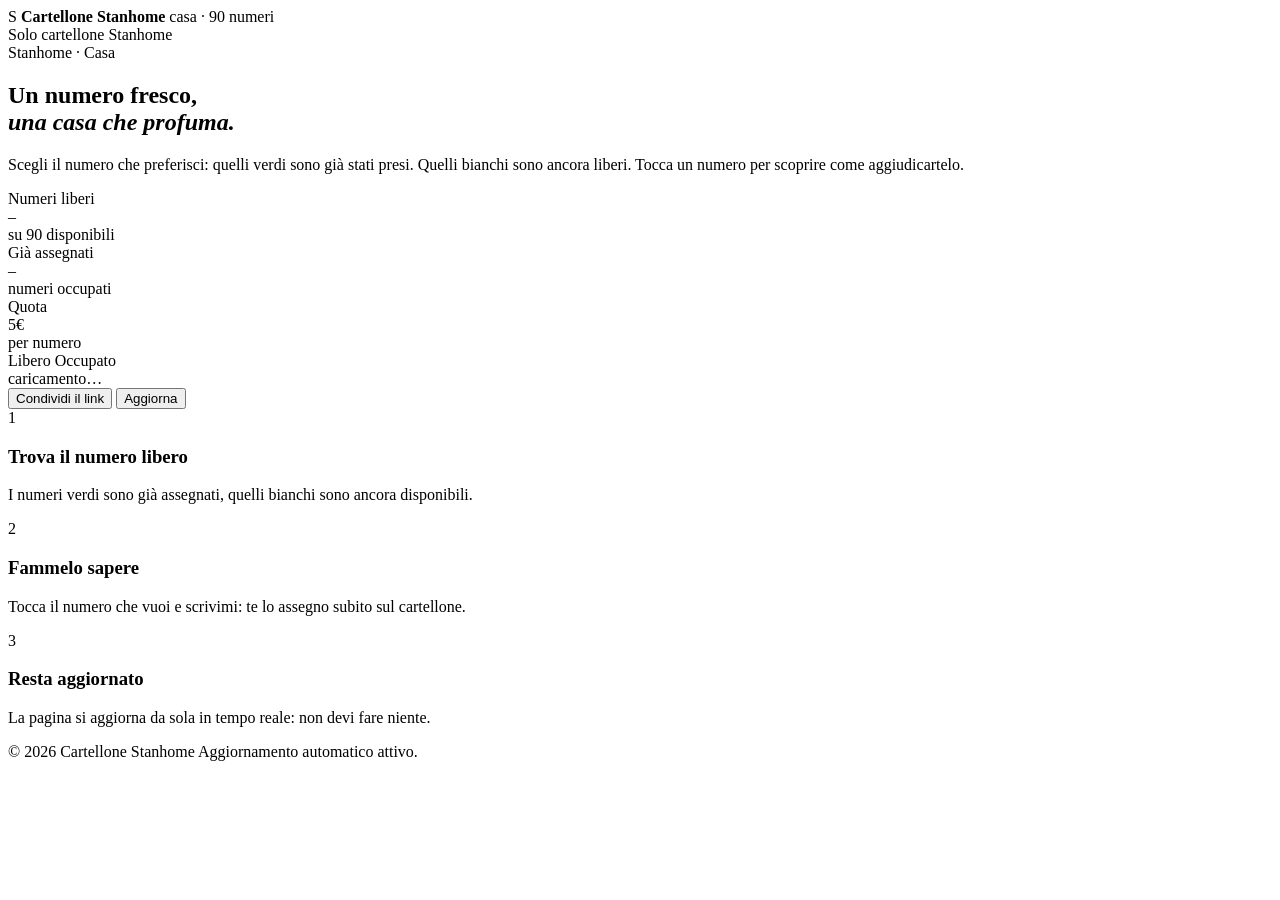
==== stanhome.html @ fd574a03 "Sito cartelloni: stanhome.html" ====
<!DOCTYPE html>
<html lang="it" data-brand="stanhome">
<head>
<meta charset="utf-8">
<meta name="viewport" content="width=device-width, initial-scale=1">
<title>Cartellone Stanhome · 90 numeri</title>
<meta name="description" content="Cartellone Stanhome dei 90 numeri: scopri subito quali numeri sono ancora liberi.">
<meta name="theme-color" content="#ffffff">
<link rel="icon" href="data:image/svg+xml,%3Csvg xmlns='http://www.w3.org/2000/svg' viewBox='0 0 64 64'%3E%3Crect width='64' height='64' rx='16' fill='%23edfaf3'/%3E%3Ctext x='32' y='44' font-size='30' font-family='Georgia,serif' font-weight='700' fill='%230a8058' text-anchor='middle'%3E90%3C/text%3E%3C/svg%3E">
<link rel="preconnect" href="https://fonts.googleapis.com">
<link rel="preconnect" href="https://fonts.gstatic.com" crossorigin>
<link href="https://fonts.googleapis.com/css2?family=Nunito:wght@400;600;700;800&family=Fraunces:ital,opsz,wght@0,9..144,500;0,9..144,600;1,9..144,500&display=swap" rel="stylesheet">
<link rel="stylesheet" href="assets/style.css">
</head>
<body data-brand="stanhome">
<div class="wrap">

  <header class="topbar">
    <div class="brandmark">
      <span class="dot">S</span>
      <span>
        <b>Cartellone Stanhome</b>
        <span>casa · 90 numeri</span>
      </span>
    </div>
    <span class="tag">Solo cartellone Stanhome</span>
  </header>

  <main>
    <section class="hero">
      <span class="eyebrow">Stanhome · Casa</span>
      <h1>Un numero fresco,<br><em>una casa che profuma.</em></h1>
      <p class="lede">
        Scegli il numero che preferisci: quelli verdi sono già stati presi.
        Quelli bianchi sono ancora liberi. Tocca un numero per scoprire come aggiudicartelo.
      </p>
    </section>

    <section class="stats">
      <div class="stat accent">
        <div class="k">Numeri liberi</div>
        <div class="v" id="stat-free">–</div>
        <div class="sub">su <span id="stat-total">90</span> disponibili</div>
      </div>
      <div class="stat">
        <div class="k">Già assegnati</div>
        <div class="v" id="stat-busy">–</div>
        <div class="sub">numeri occupati</div>
      </div>
      <div class="stat">
        <div class="k">Quota</div>
        <div class="v" data-price>5€</div>
        <div class="sub">per numero</div>
      </div>
      <div class="progress" aria-hidden="true"><i id="progress-bar"></i></div>
    </section>

    <section class="board-panel">
      <div class="board-head">
        <div class="legend">
          <span><i class="f"></i>Libero</span>
          <span><i class="o"></i>Occupato</span>
        </div>
        <div class="board-meta">
          <span class="livedot" aria-hidden="true"></span>
          <span id="updated">caricamento…</span>
        </div>
      </div>
      <div class="grid" id="grid" aria-label="Cartellone dei 90 numeri"></div>
    </section>

    <div class="actions">
      <button class="btn" id="share" type="button">Condividi il link</button>
      <button class="btn ghost" id="refresh" type="button">Aggiorna</button>
      <a class="btn ghost" id="wa" href="#" hidden>Scrivimi su WhatsApp</a>
    </div>

    <section class="how">
      <article>
        <div class="step">1</div>
        <h3>Trova il numero libero</h3>
        <p>I numeri verdi sono già assegnati, quelli bianchi sono ancora disponibili.</p>
      </article>
      <article>
        <div class="step">2</div>
        <h3>Fammelo sapere</h3>
        <p>Tocca il numero che vuoi e scrivimi: te lo assegno subito sul cartellone.</p>
      </article>
      <article>
        <div class="step">3</div>
        <h3>Resta aggiornato</h3>
        <p>La pagina si aggiorna da sola in tempo reale: non devi fare niente.</p>
      </article>
    </section>
  </main>

  <footer>
    <span>© <span id="year">2026</span> Cartellone Stanhome</span>
    <span>Aggiornamento automatico attivo.</span>
  </footer>
</div>

<div class="toast" id="toast" role="status" aria-live="polite"></div>
<script src="assets/firebase-config.js"></script>
<script src="assets/board.js"></script>
<script>document.getElementById('year').textContent = new Date().getFullYear();</script>
</body>
</html>
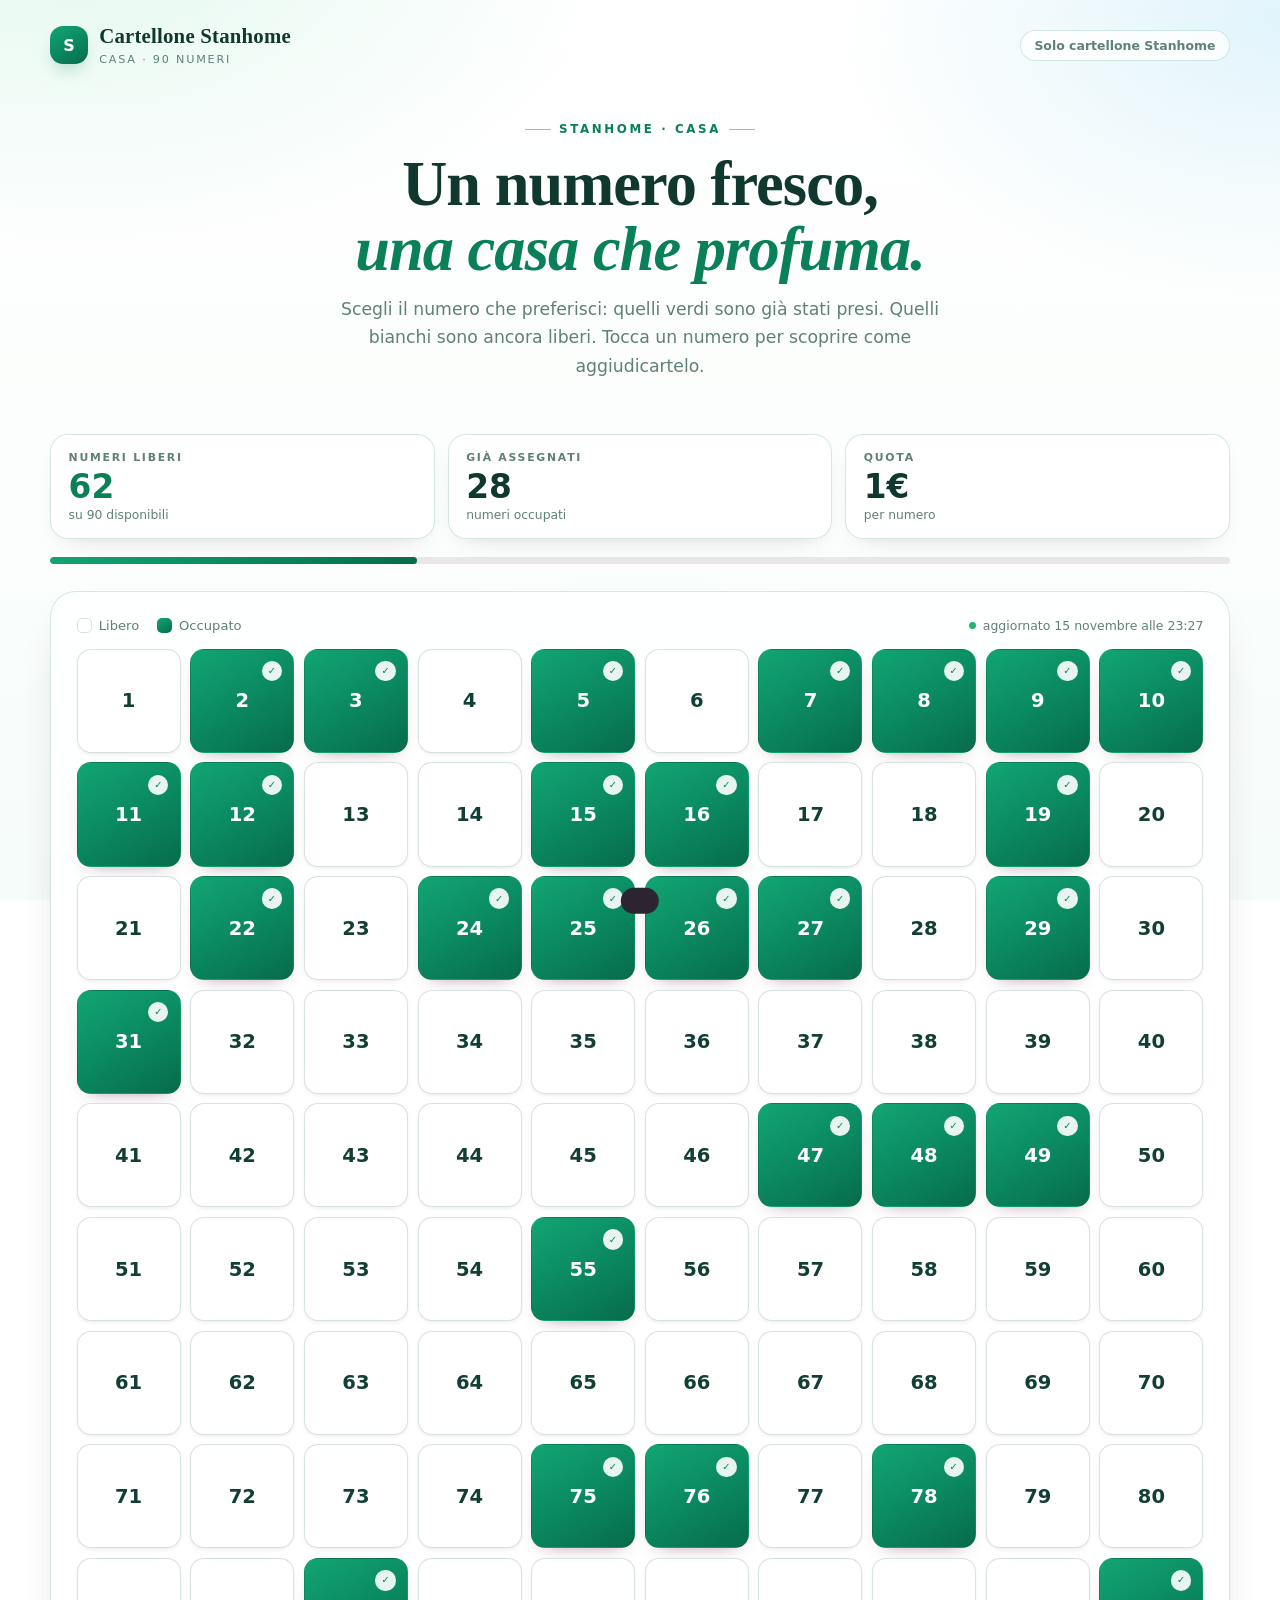
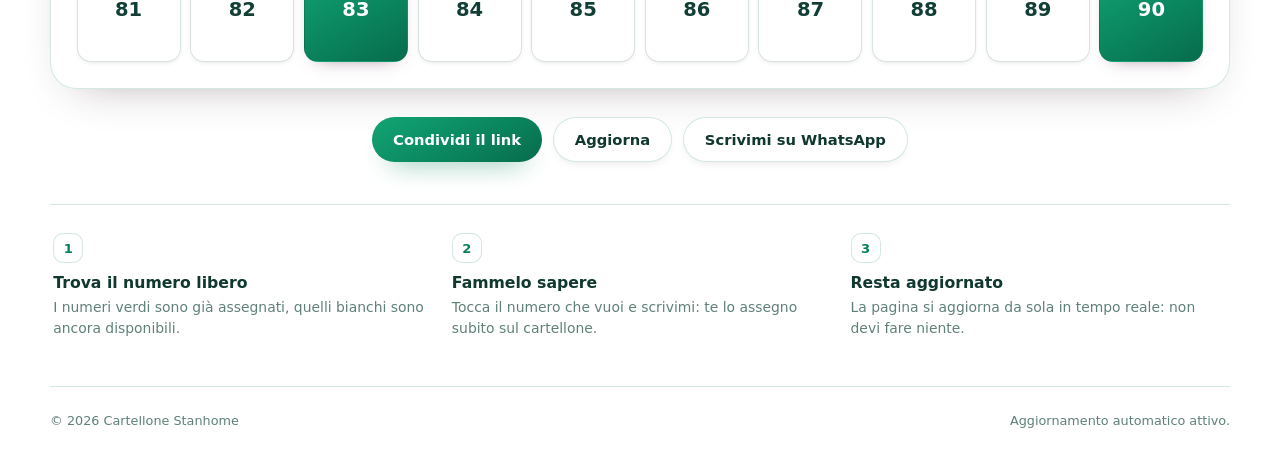
==== commit 2c17a682: "Sito cartelloni: stanhome.html" ====
--- a/stanhome.html
+++ b/stanhome.html
@@ -101,7 +101,6 @@
 </div>
 
 <div class="toast" id="toast" role="status" aria-live="polite"></div>
-<script src="assets/firebase-config.js"></script>
 <script src="assets/board.js"></script>
 <script>document.getElementById('year').textContent = new Date().getFullYear();</script>
 </body>
--- a/assets/style.css
+++ b/assets/style.css
@@ -0,0 +1,344 @@
+/* =========================================================
+   Cartelloni 90 numeri — stile chiaro
+   Tre temi: hub (neutro), avon (bianco/rosa/oro), stanhome (bianco/verde/acqua)
+   ========================================================= */
+
+* { box-sizing: border-box; }
+
+:root {
+  --radius: 18px;
+  --ease: cubic-bezier(.22, 1, .36, 1);
+  --shadow-soft: 0 18px 44px -28px rgba(58, 32, 46, .45);
+  --shadow-card: 0 10px 26px -18px rgba(58, 32, 46, .35);
+}
+
+html, body { margin: 0; padding: 0; }
+
+body {
+  min-height: 100vh;
+  font-family: var(--font-body, system-ui, sans-serif);
+  color: var(--ink);
+  background: var(--bg);
+  background-attachment: fixed;
+  -webkit-font-smoothing: antialiased;
+  overflow-x: hidden;
+}
+
+/* ---------- TEMA AVON (chiaro) ---------- */
+body[data-brand="avon"] {
+  --bg: radial-gradient(900px 520px at 8% -8%, #FFE9F2 0%, transparent 62%),
+        radial-gradient(760px 480px at 100% 0%, #FFF6E4 0%, transparent 58%),
+        radial-gradient(900px 700px at 50% 110%, #FDF2F7 0%, transparent 60%),
+        linear-gradient(180deg, #FFFFFF 0%, #FFFDFE 55%, #FFF9FB 100%);
+  --ink: #2C2430;
+  --muted: #7B6C78;
+  --panel: rgba(255, 255, 255, .82);
+  --panel-line: rgba(214, 160, 184, .38);
+  --accent: #D6246E;
+  --accent-2: #A9832B;
+  --free-bg: #FFFFFF;
+  --free-line: rgba(190, 150, 170, .34);
+  --free-ink: #382D3C;
+  --busy-bg: linear-gradient(150deg, #E62E78 0%, #B81A5E 58%, #8C1147 100%);
+  --busy-ink: #FFFFFF;
+  --font-body: "Jost", system-ui, sans-serif;
+  --font-display: "Cormorant Garamond", Georgia, serif;
+  --font-number: "Jost", system-ui, sans-serif;
+}
+
+/* ---------- TEMA STANHOME (chiaro) ---------- */
+body[data-brand="stanhome"] {
+  --bg: radial-gradient(880px 520px at 6% -8%, #E4F8EF 0%, transparent 62%),
+        radial-gradient(760px 480px at 100% 2%, #E1F4FB 0%, transparent 58%),
+        radial-gradient(900px 700px at 50% 110%, #F1FBF6 0%, transparent 60%),
+        linear-gradient(180deg, #FFFFFF 0%, #FBFEFC 55%, #F6FCFA 100%);
+  --ink: #10382F;
+  --muted: #5F8079;
+  --panel: rgba(255, 255, 255, .86);
+  --panel-line: rgba(14, 130, 105, .18);
+  --accent: #0A8058;
+  --accent-2: #0B7F9C;
+  --free-bg: #FFFFFF;
+  --free-line: rgba(16, 82, 70, .16);
+  --free-ink: #123F35;
+  --busy-bg: linear-gradient(150deg, #12A574 0%, #0A855E 58%, #076B4C 100%);
+  --busy-ink: #FFFFFF;
+  --font-body: "Nunito", system-ui, sans-serif;
+  --font-display: "Fraunces", Georgia, serif;
+  --font-number: "Nunito", system-ui, sans-serif;
+}
+
+/* ---------- TEMA HUB (neutro chiaro) ---------- */
+body[data-brand="hub"] {
+  --bg: radial-gradient(900px 540px at 10% -10%, #F3ECF7 0%, transparent 62%),
+        radial-gradient(780px 500px at 100% 2%, #FDF3F7 0%, transparent 58%),
+        linear-gradient(180deg, #FFFFFF 0%, #FDFCFD 100%);
+  --ink: #241F28;
+  --muted: #756C7B;
+  --panel: #FFFFFF;
+  --panel-line: rgba(90, 70, 100, .16);
+  --accent: #C2185B;
+  --accent-2: #A9832B;
+  --free-bg: #FFFFFF;
+  --free-line: rgba(90, 70, 100, .18);
+  --free-ink: #2A2430;
+  --busy-bg: linear-gradient(150deg, #E62E78 0%, #B81A5E 100%);
+  --busy-ink: #FFFFFF;
+  --font-body: "Jost", system-ui, sans-serif;
+  --font-display: "Cormorant Garamond", Georgia, serif;
+  --font-number: "Jost", system-ui, sans-serif;
+}
+
+/* ================= LAYOUT ================= */
+.wrap { width: min(1180px, 100% - 2rem); margin-inline: auto; }
+
+.topbar {
+  display: flex; align-items: center; justify-content: space-between;
+  gap: 1rem; padding: 1.5rem 0 .6rem;
+}
+.brandmark {
+  display: flex; align-items: center; gap: .7rem;
+  text-decoration: none; color: var(--ink);
+}
+.brandmark .dot {
+  width: 38px; height: 38px; border-radius: 13px; flex: 0 0 auto;
+  display: grid; place-items: center;
+  background: var(--busy-bg); color: #fff;
+  font-weight: 800; font-size: 1rem;
+  box-shadow: 0 10px 22px -12px var(--accent);
+}
+.brandmark b {
+  font-family: var(--font-display); font-size: 1.3rem; font-weight: 600;
+  letter-spacing: .01em; display: block; line-height: 1.15;
+}
+.brandmark > span:last-child > span {
+  font-size: .7rem; color: var(--muted); letter-spacing: .16em; text-transform: uppercase;
+}
+.topbar .tag {
+  padding: .45rem .85rem; border-radius: 999px;
+  background: rgba(255,255,255,.8); border: 1px solid var(--panel-line);
+  color: var(--muted); font-size: .78rem; font-weight: 600; white-space: nowrap;
+}
+
+/* ================= HERO ================= */
+.hero { padding: 2.4rem 0 1.4rem; text-align: center; }
+.eyebrow {
+  display: inline-flex; align-items: center; gap: .5rem;
+  font-size: .74rem; letter-spacing: .22em; text-transform: uppercase;
+  color: var(--accent); font-weight: 700; margin-bottom: 1rem;
+}
+.eyebrow::before, .eyebrow::after {
+  content: ""; width: 26px; height: 1px; background: currentColor; opacity: .45;
+}
+h1 {
+  font-family: var(--font-display);
+  font-weight: 600; line-height: 1.03; margin: 0 auto .85rem;
+  font-size: clamp(2.2rem, 6vw, 3.9rem);
+  letter-spacing: -.015em; max-width: 20ch;
+  text-wrap: balance; color: var(--ink);
+}
+h1 em { font-style: italic; color: var(--accent); }
+.lede {
+  color: var(--muted); max-width: 56ch; margin: 0 auto;
+  font-size: clamp(.95rem, 1.6vw, 1.08rem); line-height: 1.65;
+}
+
+/* ================= STATS ================= */
+.stats {
+  display: grid; grid-template-columns: repeat(3, 1fr); gap: .8rem;
+  margin: 2rem 0 .4rem;
+}
+.stat {
+  background: var(--panel); border: 1px solid var(--panel-line);
+  border-radius: var(--radius); padding: 1rem 1.1rem;
+  box-shadow: var(--shadow-card);
+}
+.stat .k {
+  font-size: .68rem; letter-spacing: .16em; text-transform: uppercase;
+  color: var(--muted); font-weight: 700;
+}
+.stat .v {
+  font-family: var(--font-number); font-size: clamp(1.5rem, 4vw, 2.05rem);
+  font-weight: 800; line-height: 1.1; margin-top: .3rem;
+  font-variant-numeric: tabular-nums; color: var(--ink);
+}
+.stat.accent .v { color: var(--accent); }
+.stat .sub { font-size: .77rem; color: var(--muted); margin-top: .15rem; }
+
+.progress {
+  grid-column: 1 / -1;
+  height: 7px; border-radius: 999px; overflow: hidden; margin-top: .35rem;
+  background: rgba(120, 90, 110, .14);
+}
+.progress i {
+  display: block; height: 100%; width: 0%;
+  border-radius: inherit; background: var(--busy-bg);
+  transition: width 1s var(--ease);
+}
+
+/* ================= BOARD ================= */
+.board-panel {
+  margin: 1.7rem 0 0;
+  background: var(--panel); border: 1px solid var(--panel-line);
+  border-radius: calc(var(--radius) + 8px);
+  padding: clamp(.85rem, 2.2vw, 1.6rem);
+  box-shadow: var(--shadow-soft);
+}
+.board-head {
+  display: flex; align-items: center; justify-content: space-between;
+  gap: 1rem; flex-wrap: wrap; margin-bottom: 1rem;
+}
+.legend { display: flex; gap: 1.1rem; flex-wrap: wrap; font-size: .82rem; color: var(--muted); }
+.legend i {
+  display: inline-block; width: 15px; height: 15px; border-radius: 5px;
+  vertical-align: -3px; margin-right: .45rem;
+}
+.legend .f { background: var(--free-bg); border: 1.5px solid var(--free-line); }
+.legend .o { background: var(--busy-bg); }
+.board-meta { font-size: .78rem; color: var(--muted); display: flex; align-items: center; gap: .45rem; }
+.livedot { width: 7px; height: 7px; border-radius: 50%; background: #23B473; box-shadow: 0 0 0 0 rgba(35,180,115,.5); animation: pulse 2.4s infinite; }
+@keyframes pulse { 70% { box-shadow: 0 0 0 7px rgba(35,180,115,0); } 100% { box-shadow: 0 0 0 0 rgba(35,180,115,0); } }
+
+.grid {
+  display: grid; gap: clamp(.35rem, 1vw, .6rem);
+  grid-template-columns: repeat(10, minmax(0, 1fr));
+}
+.num {
+  position: relative; aspect-ratio: 1; border: 0; padding: 0;
+  display: grid; place-items: center;
+  border-radius: clamp(8px, 1.4vw, 14px);
+  font-family: var(--font-number); font-weight: 700;
+  font-size: clamp(.85rem, 1.9vw, 1.22rem);
+  font-variant-numeric: tabular-nums;
+  background: var(--free-bg); color: var(--free-ink);
+  border: 1.5px solid var(--free-line);
+  cursor: pointer; overflow: hidden;
+  transition: transform .18s var(--ease), box-shadow .2s, border-color .2s, background .25s;
+  -webkit-tap-highlight-color: transparent;
+  box-shadow: 0 2px 6px -4px rgba(60, 35, 50, .30);
+}
+.num.free:hover, .num.free:focus-visible {
+  transform: translateY(-3px) scale(1.03);
+  border-color: var(--accent);
+  box-shadow: 0 12px 24px -16px var(--accent);
+  outline: none;
+}
+.num.free:active { transform: scale(.97); }
+.num.busy {
+  background: var(--busy-bg); color: var(--busy-ink);
+  border-color: transparent;
+  box-shadow: 0 8px 18px -14px rgba(90, 20, 60, .75);
+  cursor: default;
+}
+.num.busy .tick {
+  position: absolute; top: 11%; right: 11%;
+  width: 20%; height: 20%; min-width: 6px; min-height: 6px;
+  border-radius: 50%; background: rgba(255,255,255,.9);
+  display: grid; place-items: center; font-size: .5em; color: var(--accent);
+  line-height: 1;
+}
+.num.shake { animation: shake .4s; }
+@keyframes shake {
+  25% { transform: translateX(-3px) rotate(-2deg); }
+  50% { transform: translateX(3px) rotate(2deg); }
+  75% { transform: translateX(-2px) rotate(-1deg); }
+}
+.num { animation: pop .45s var(--ease) backwards; }
+@keyframes pop { from { opacity: 0; transform: translateY(8px) scale(.94); } }
+
+.skeleton { color: transparent !important; background: #F3EEF1 !important; border-color: transparent !important; animation: shimmer 1.3s infinite linear; }
+@keyframes shimmer { 50% { opacity: .6; } }
+
+/* ================= CTA / FOOTER ================= */
+.actions { display: flex; gap: .7rem; flex-wrap: wrap; justify-content: center; margin: 1.8rem 0 .2rem; }
+.btn {
+  display: inline-flex; align-items: center; gap: .5rem;
+  padding: .8rem 1.3rem; border-radius: 999px; border: 0;
+  font-family: var(--font-body); font-weight: 700; font-size: .92rem;
+  text-decoration: none; cursor: pointer;
+  background: var(--busy-bg); color: #fff;
+  box-shadow: 0 14px 28px -18px var(--accent);
+  transition: transform .18s var(--ease), box-shadow .2s, opacity .2s;
+}
+.btn:hover { transform: translateY(-2px); box-shadow: 0 18px 32px -18px var(--accent); }
+.btn.ghost {
+  background: #fff; color: var(--ink); border: 1px solid var(--panel-line);
+  box-shadow: 0 4px 14px -10px rgba(60,35,50,.4);
+}
+.btn.ghost:hover { border-color: var(--accent); }
+
+.how {
+  margin: 2.6rem 0 0; padding: 1.5rem 0 0;
+  border-top: 1px solid var(--panel-line);
+  display: grid; grid-template-columns: repeat(3, 1fr); gap: 1rem;
+}
+.how article { padding: .3rem .2rem; }
+.how .step {
+  width: 30px; height: 30px; border-radius: 10px; display: grid; place-items: center;
+  background: #fff; border: 1px solid var(--panel-line);
+  font-weight: 800; font-size: .82rem; color: var(--accent); margin-bottom: .6rem;
+  box-shadow: var(--shadow-card);
+}
+.how h3 { margin: 0 0 .3rem; font-size: .98rem; font-weight: 800; color: var(--ink); }
+.how p { margin: 0; font-size: .87rem; line-height: 1.55; color: var(--muted); }
+
+footer {
+  margin-top: 2.6rem; padding: 1.6rem 0 2.4rem;
+  border-top: 1px solid var(--panel-line);
+  display: flex; justify-content: space-between; gap: 1rem; flex-wrap: wrap;
+  font-size: .8rem; color: var(--muted);
+}
+footer a { color: var(--muted); }
+
+/* ================= TOAST ================= */
+.toast {
+  position: fixed; left: 50%; bottom: 1.4rem; transform: translate(-50%, 140%);
+  background: #2C2430; color: #fff;
+  padding: .8rem 1.2rem; border-radius: 999px;
+  font-size: .88rem; font-weight: 700; z-index: 50;
+  box-shadow: 0 20px 42px -20px rgba(44,36,48,.7);
+  transition: transform .45s var(--ease);
+  max-width: calc(100% - 2rem); text-align: center;
+}
+.toast.show { transform: translate(-50%, 0); }
+
+/* ================= HUB ================= */
+.hub-hero { padding: 3.2rem 0 1rem; text-align: center; }
+.hub-hero h1 { max-width: 22ch; }
+
+.notice {
+  max-width: 620px; margin: 2.4rem auto 0;
+  background: #fff; border: 1px solid var(--panel-line);
+  border-radius: calc(var(--radius) + 8px);
+  padding: 1.6rem 1.5rem;
+  box-shadow: var(--shadow-soft);
+  text-align: left;
+}
+.notice h2 {
+  font-family: var(--font-display); font-weight: 600;
+  font-size: 1.4rem; margin: 0 0 .5rem; color: var(--ink);
+}
+.notice p { margin: 0 0 .7rem; color: var(--muted); font-size: .92rem; line-height: 1.6; }
+.notice p:last-child { margin-bottom: 0; }
+.notice ul { margin: .2rem 0 0; padding-left: 1.1rem; color: var(--muted); font-size: .9rem; line-height: 1.7; }
+.notice b { color: var(--ink); }
+
+/* ================= RESPONSIVE ================= */
+@media (max-width: 900px) {
+  .grid { grid-template-columns: repeat(9, minmax(0, 1fr)); }
+  .how { grid-template-columns: 1fr; gap: .2rem; }
+}
+@media (max-width: 620px) {
+  .grid { grid-template-columns: repeat(6, minmax(0, 1fr)); }
+  .stats { grid-template-columns: 1fr 1fr; }
+  .stats .stat:first-child { grid-column: span 2; }
+  .board-head { flex-direction: column; align-items: flex-start; }
+  h1 { font-size: clamp(1.9rem, 8vw, 2.6rem); }
+  .topbar .tag { display: none; }
+}
+@media (max-width: 380px) {
+  .grid { grid-template-columns: repeat(5, minmax(0, 1fr)); }
+}
+@media (prefers-reduced-motion: reduce) {
+  *, *::before, *::after { animation-duration: .001ms !important; transition-duration: .001ms !important; }
+}
